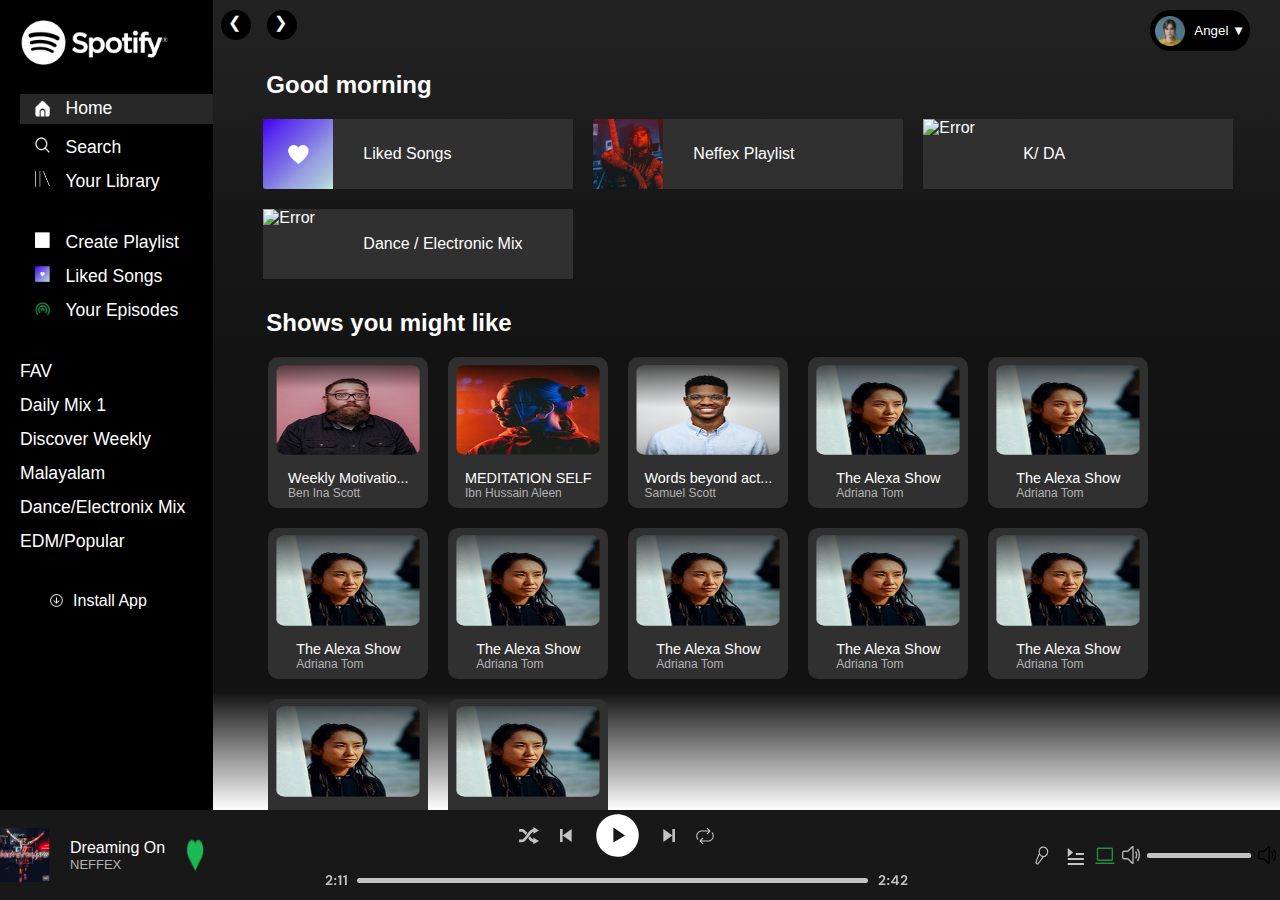
==== index.html @ 8a74958d "Module-Test-Nov" ====
<!DOCTYPE html>
<html lang="en">
<head>
    <meta charset="UTF-8">
    <meta name="viewport" content="width=device-width, initial-scale=1.0">
    <title>Spotify Clone</title>
    <link rel="stylesheet" href="./style.css">
</head>
<body>
    <main id="main">
        <section id="navbar">
            <div class="img"><img src="./Spotify logo.png" alt="Error"></div>
            <div class="s1">
                <ul>
                    <li class="first"><img src="./IMG1.png" alt="Error"><a href="">Home</a></li>
                    <li><img src="./IMG2.png" alt="Error"><a href="">Search</a></li>
                    <li><img src="./IMG3.png" alt="Error"><a target="_blank" href="./index2.html">Your Library</a></li>
                </ul>
            </div>
            <div class="s1">
                <ul>
                    <li><img src="./1st.png" alt="Error"><a href="">Create Playlist</a></li>
                    <li><img src="./2nd.png" alt="Error"><a href="">Liked Songs</a></li>
                    <li><img src="./3rd.png" alt="Error"><a href="">Your Episodes</a></li>
                </ul>
            </div>
            <div class="s1">
                <ul>
                    <li><a href="">FAV</a></li>
                    <li><a href="">Daily Mix 1</a></li>
                    <li><a href="">Discover Weekly</a></li>
                    <li><a href="">Malayalam</a></li>
                    <li><a href="">Dance/Electronix Mix</a></li>
                    <li><a href="">EDM/Popular</a></li>
                </ul>
            </div>
            <div class="s2"> <img src="./4th.png" alt="Error"><a href="">Install App</a></div>
        </section>
        <section id="mainbar">
            <div class="box4">
                <div class="box3">
                    <div>❮</div>
                    <div>❯</div>
                </div>
                <div>
                    <button><img src="./hum5.png" alt="Error">Angel ▼</button>
                </div>
            </div>
            <h2>Good morning</h2>
            <div class="box1">
                <div><img src="./play1.png" alt="Error">Liked Songs</div>
                <div><img src="./play2.png" alt="Error">Neffex Playlist</div>
                <div><img src="https://s3-alpha-sig.figma.com/img/4b4e/06cc/5441a2fe33eda849fff328d8a6220a3a?Expires=1700438400&Signature=dYda~gjH1uh8YgHAQbRLM6DNAjxFnYB0nOqOOiaAr0cdiwgUs15hqwN5xTITMEX8hMMe6WShpN3wGJZ0HK0gM5~-OTnxDcH1Hs0Ptz3IyPJj1gcy-n5myVEUHwsDW~L-aXzFZZcQLQW8QzhVNaLu67zZSyF4P5QzovP5A~zdERIZRVey2Y-fFaEWgWvp2wY6IMaPJaRpe7cGXy1CD3EmRjZyz36iazeN2mJXJbL~3DMYe5-bk0CSx-ZuvH340K2ZWOZD31492gFhzC6pIFJqMKUa7OU8gwnf3AgSq6FPs5ZwqSVNWqBcz-OI5YMqBaHrfL~zPPKTwoHDwxhA4heX7g__&Key-Pair-Id=APKAQ4GOSFWCVNEHN3O4" alt="Error">K/ DA</div>
                <div><img src="https://s3-alpha-sig.figma.com/img/dead/abee/efaefb88ad2725976d6e5ecb905c08f0?Expires=1700438400&Signature=kquneJ4WEgIxCZOqN4q9x3DKzV~oNzyJ-w0RLwThQX6fmzV7b9jxGTQPb75pd7UKd4sdHi~HDx~YE8m~v9MrW-a7iAQlm4edDr5nSohr5pcq5lx87cLGG3obnXLWxtqFsFjx0xsc~Ro~j-Gu5Ty3BLXSgN1t9RSFwQUP-WlVxFLaZdBqZOuo1-GKK3TEr4SxuakVfV6y6rAOP8GSYMwh~-1NmVVLo1U3WFgh5awWISXPgyIxAdqHOejIhF4GjaFCNfHhnzP3lIJxOKXsdllOGX4aNS7TytjhYO6rwkCmpbCZCCDHJUOLBUXofgkJa3kdFl5RsbOxXAWycYL7jXRrOw__&Key-Pair-Id=APKAQ4GOSFWCVNEHN3O4" alt="Error">Dance / Electronic Mix</div>
            </div>
            <h2>Shows you might like</h2>
            <div class="box2">
                <div>
                    <div><img src="./hum 1.png" alt="Error"><div>Weekly Motivatio... <div>Ben Ina Scott</div></div></div>
                    <div><img src="./hum 2.png" alt="Error"><div>MEDITATION SELF <div>Ibn Hussain Aleen</div></div></div>
                    <div><img src="./hum 3.png" alt="Error"><div>Words beyond act... <div>Samuel Scott</div></div></div>
                    <div><img src="./hum 4.png" alt="Error"><div>The Alexa Show <div>Adriana Tom</div></div></div>
                    <div><img src="./hum 4.png" alt="Error"><div>The Alexa Show <div>Adriana Tom</div></div></div>
                    <div><img src="./hum 4.png" alt="Error"><div>The Alexa Show <div>Adriana Tom</div></div></div>
                    <div><img src="./hum 4.png" alt="Error"><div>The Alexa Show <div>Adriana Tom</div></div></div>
                    <div><img src="./hum 4.png" alt="Error"><div>The Alexa Show <div>Adriana Tom</div></div></div>
                    <div><img src="./hum 4.png" alt="Error"><div>The Alexa Show <div>Adriana Tom</div></div></div>
                    <div><img src="./hum 4.png" alt="Error"><div>The Alexa Show <div>Adriana Tom</div></div></div>
                    <div><img src="./hum 4.png" alt="Error"><div>The Alexa Show <div>Adriana Tom</div></div></div>
                    <div><img src="./hum 4.png" alt="Error"><div>The Alexa Show <div>Adriana Tom</div></div></div>
                </div>
            </div>
        </section>
    </main>
    <footer>
        <section id="play">
            <div class="box5">
                <img width="50px" src="./play 1.png" alt="Error">
                <div>Dreaming On<div>NEFFEX</div></div>
                <img width="20px" height="40px" src="./paly 2.png" alt="Error">
            </div>
            <div class="box6">
                <div>
                    <img src="./m1.svg" alt="Error">
                    <img src="./m2.svg" alt="Error">
                    <img src="./m3.svg" alt="Error">
                    <img src="./m4.svg" alt="Error">
                    <img src="./m5.svg" alt="Error">
                </div>
                <div>
                    <img id="size" src="./m6.svg" alt="Error">
                    <img src="./m7.svg" alt="Error">
                    <img id="size" src="./m8.svg" alt="Error">
                </div>
            </div>
            <div class="box7">
                <img src="./m9.svg" alt="Error">
                <img src="./m10.svg" alt="Error">
                <img src="./m11.svg" alt="Error">
                <img src="./m12.svg" alt="Error">
                <img src="./m13.svg" alt="Error">
                <img src="./m14.svg" alt="Error">
            </div>
        </section>
    </footer>
    <script src="https://cdn.jsdelivr.net/npm/@popperjs/core@2.9.2/dist/umd/popper.min.js" integrity="sha384-IQsoLXl5PILFhosVNubq5LC7Qb9DXgDA9i+tQ8Zj3iwWAwPtgFTxbJ8NT4GN1R8p" crossorigin="anonymous"></script>
<script src="https://cdn.jsdelivr.net/npm/bootstrap@5.0.2/dist/js/bootstrap.min.js" integrity="sha384-cVKIPhGWiC2Al4u+LWgxfKTRIcfu0JTxR+EQDz/bgldoEyl4H0zUF0QKbrJ0EcQF" crossorigin="anonymous"></script>
</body>
</html>
---- style.css ----
*{
    margin: 0px;
    padding: 0px;
    font-family: Arial, Helvetica, sans-serif;   
}
#main{
    display: flex;
    width: 100vw;
    height: 90vh;
}
#navbar{
    flex: 1;
    background: #000;
    position: static;
    left: 0px;
}
.img>img{
    margin: 20px;
    width: 70%;
}
.first{
    display: flex;
    align-items: center;
    width: 100%;
    background: #282828;
    height: 30px;
}
.s1{
    margin: 5px 0px 40px 20px;
}
.s1>ul>li>a{
    text-decoration: none;
    font-size: 110%;
    color: white;
}
.s1>ul>li{
    font-size: 100%;
    margin-bottom: 13px;
}
.s1>ul>li>img{
    width: 8%;
    margin-inline: 15px;
}
.s2{
    display: flex;
    align-items: center;
    margin-left: 50px;
}
.s2>img{
    width: 8%;
}
.s2>a{
    text-decoration: none;
    margin-inline: 10px;
    color: white;
}

@media screen and (max-width:500px){
    .s1>ul>li{
        font-size: 10px;
        margin-bottom: 10px;
    }
    #navbar{
        flex: 2;
        /* background: #000; */
    }
    .s1>ul>li>img{
        margin-inline: 5px;
    }
    .s1{
        margin-left: 6px;
        margin-bottom: 40px;
    }
    .img>img{
        margin: 10px;
    }
    .s2{
        margin-left: 20px;
    }
    .s2>img{
        width: 10%;
    }
    .s2>a{
        text-decoration: none;
        margin-inline: 10px;
        color: white;
        font-size: small;
    }
}
@media screen and (max-width:450px){
    .s1>ul>li{
        font-size: 60%;
        margin-bottom: 10px;
        margin-bottom: 10px;
    }
    #navbar{
        flex: 2;
        background: #000;
    }
    .s1{
        margin-left: 5px;
        margin-bottom: 30px;
    }

}
#mainbar{
    flex: 5;
    background: linear-gradient(180deg, #222 0%, #1F1F1F 11.64%, #171717 25.66%, #161616 32.94%, #151515 35.98%, #131313 44.89%, #121212 55.22%, #121212 75.34%, #121212 85.45%, rgba(18, 18, 18, 0.00) 100%);
}
.box3{
    display: flex;
}
.box4{
    display: flex;
    justify-content: space-between;
}
.box4>div>button{
    color: white;
    display: flex;
    align-items: center;
    justify-content: space-around;
    margin-right: 30px;
    margin-top: 10px;
    width: 100px;
    height: 41px;
    border: none;
    border-radius: 33px;
    background: black;
}
.box4>div>button>img{
    width: 30px;
}
.box3>div{
    margin: 10px;
    box-sizing: border-box;
    padding-bottom: 5px;
    padding-right: 3px;
    margin-inline: 8px;
    color: white;
    display: flex;
    align-items: center;
    justify-content: center;
    width: 30px;
    height: 30px;
    background-color: black;
    border-radius: 20px;
}
h2{
    margin-top: 20px;
    margin-left: 53px;
    margin-bottom: 10px;
    color: white;
}
.box1{
    display: flex;
    flex-wrap: wrap;
    margin-left: 40px;
}
.box1>div>img{
    width: 70px;
    height: 70px;
    margin-right: 30px;
}
.box1>div{
    display: flex;
    align-items: center;
    width: 310px;
    height: 70px;
    color: white;
    background-color: #303030;
    margin: 10px;
}
@media screen and (max-width:500px) {
    .box1>div{
        display: flex;
        align-items: center;
        width: 70%;
        height: 45px;
        color: white;
        background-color: #303030;
        margin: 10px;
    }
    .box1{
        margin: 0px;
    }
    h2{
        margin-top: 5px;
        margin-bottom: 5px;
        font-size: 15px;
        margin-left: 15px;
    }
    .box1>div>img{
        width: 20%;
        height: 100%;
        margin-right: 30px;
    }
}
.box2{
    display: flex;
    flex-wrap: wrap;
    width: 85%;
    margin-left: 45px;
}
.box2>div{
    display: flex;
    flex-wrap: wrap;
}
.box2>div>div{
    border-radius: 10px;
    display: flex;
    flex-direction: column;
    align-items: center;
    justify-content: space-around;
    font-size: large;
    margin: 10px;
    width: 160px;
    height: 150.904px;
    background-color: #303030;
}
.box2>div>div>div>div{
    font-size: 12px;
    color: #B3B3B3;
}
.box2>div>div>img{
    width: 90%;
    height: 60%;
}
.box2>div>div>div{
    color: white;
    font-size: 80%;
}
@media screen and (max-width:500px){
    .box2>div>div{
        border-radius: 8px;
        font-size: 15px;
        width: 26%;
        height: 150.904px;
        background-color: #303030;
    }
    .box2>div>div>div{
        margin: 4px;
    }
    .box2>div>div>div>div{
        font-size: 10px;
        margin-top: 5px;
    }
    .box2{
        display: flex;
        flex-wrap: wrap;
        margin-left: 0px;
    }
    .box2{
        overflow-y: scroll;
        height: 200px;
        width: 95%;
    }
}
#play{
    width: 100vw;
    height: 10vh;
    display: flex;
    justify-content: space-between;
    position: sticky;
    bottom: 0px;
    left: 0px;
    background: #181818;
}
.box5{
    display: flex;
    align-items: center;
    height: 10vh;
}
.box5>div{
    margin-right: 20px;
    margin-left: 20px;
    color: white;
}
.box5>div>div{
    color: #B3B3B3;
    font-size: small;
}
.box6{
    height: 10vh;
    display: flex;
    flex-direction: column;
    align-items: center;
}
.box6>div{
    height: 8vh;
    display: flex;
    align-items: center;
}
.box6>div>img{
    margin-inline:5px;
}
.box7{
    height: 10vh;
    display: flex;
    align-items: center;
}
.box7>img{
    margin-inline: 3px;
    text-align: center;
}
@media screen and (max-width:500px) {

    .box5>img{
        width: 30%;
        height: 7vh;
    }
    .box6 :first-child>img{
        width: 15%;
        margin-inline:3px ;
    }
    .box7>img{
        width: 12%;
    }
    .box6 :nth-child(2){
        margin-left: 30px;
    }
    .box6 :nth-child(2)>img{
        width: 60%;
        margin-inline:3px ;
    }
    #size{
        width: 10%;
    }
    .box5>div{
        font-size: 80%;
        margin-left: 3px;
        margin-right: 0px;
    }
    .box5>div>div{
        color: #B3B3B3;
        margin-left: 3px;
        font-size: 60%;
    }
}
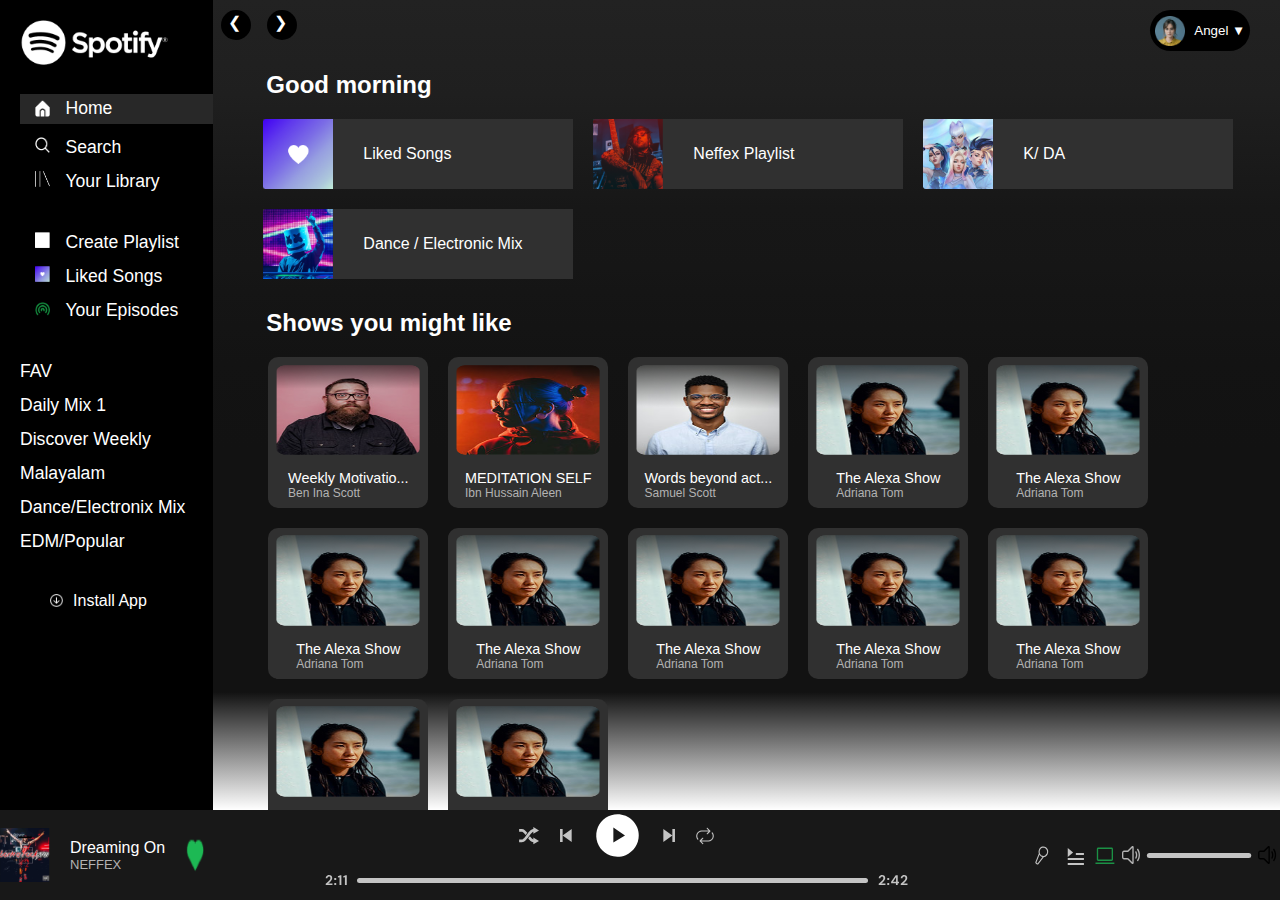
==== commit c42d436b: "Modified" ====
--- a/index.html
+++ b/index.html
@@ -50,8 +50,8 @@
             <div class="box1">
                 <div><img src="./play1.png" alt="Error">Liked Songs</div>
                 <div><img src="./play2.png" alt="Error">Neffex Playlist</div>
-                <div><img src="https://s3-alpha-sig.figma.com/img/4b4e/06cc/5441a2fe33eda849fff328d8a6220a3a?Expires=1700438400&Signature=dYda~gjH1uh8YgHAQbRLM6DNAjxFnYB0nOqOOiaAr0cdiwgUs15hqwN5xTITMEX8hMMe6WShpN3wGJZ0HK0gM5~-OTnxDcH1Hs0Ptz3IyPJj1gcy-n5myVEUHwsDW~L-aXzFZZcQLQW8QzhVNaLu67zZSyF4P5QzovP5A~zdERIZRVey2Y-fFaEWgWvp2wY6IMaPJaRpe7cGXy1CD3EmRjZyz36iazeN2mJXJbL~3DMYe5-bk0CSx-ZuvH340K2ZWOZD31492gFhzC6pIFJqMKUa7OU8gwnf3AgSq6FPs5ZwqSVNWqBcz-OI5YMqBaHrfL~zPPKTwoHDwxhA4heX7g__&Key-Pair-Id=APKAQ4GOSFWCVNEHN3O4" alt="Error">K/ DA</div>
-                <div><img src="https://s3-alpha-sig.figma.com/img/dead/abee/efaefb88ad2725976d6e5ecb905c08f0?Expires=1700438400&Signature=kquneJ4WEgIxCZOqN4q9x3DKzV~oNzyJ-w0RLwThQX6fmzV7b9jxGTQPb75pd7UKd4sdHi~HDx~YE8m~v9MrW-a7iAQlm4edDr5nSohr5pcq5lx87cLGG3obnXLWxtqFsFjx0xsc~Ro~j-Gu5Ty3BLXSgN1t9RSFwQUP-WlVxFLaZdBqZOuo1-GKK3TEr4SxuakVfV6y6rAOP8GSYMwh~-1NmVVLo1U3WFgh5awWISXPgyIxAdqHOejIhF4GjaFCNfHhnzP3lIJxOKXsdllOGX4aNS7TytjhYO6rwkCmpbCZCCDHJUOLBUXofgkJa3kdFl5RsbOxXAWycYL7jXRrOw__&Key-Pair-Id=APKAQ4GOSFWCVNEHN3O4" alt="Error">Dance / Electronic Mix</div>
+                <div><img src="./Rectangle 1.svg" alt="Error">K/ DA</div>
+                <div><img src="./Rectangle 2.svg" alt="Error">Dance / Electronic Mix</div>
             </div>
             <h2>Shows you might like</h2>
             <div class="box2">
